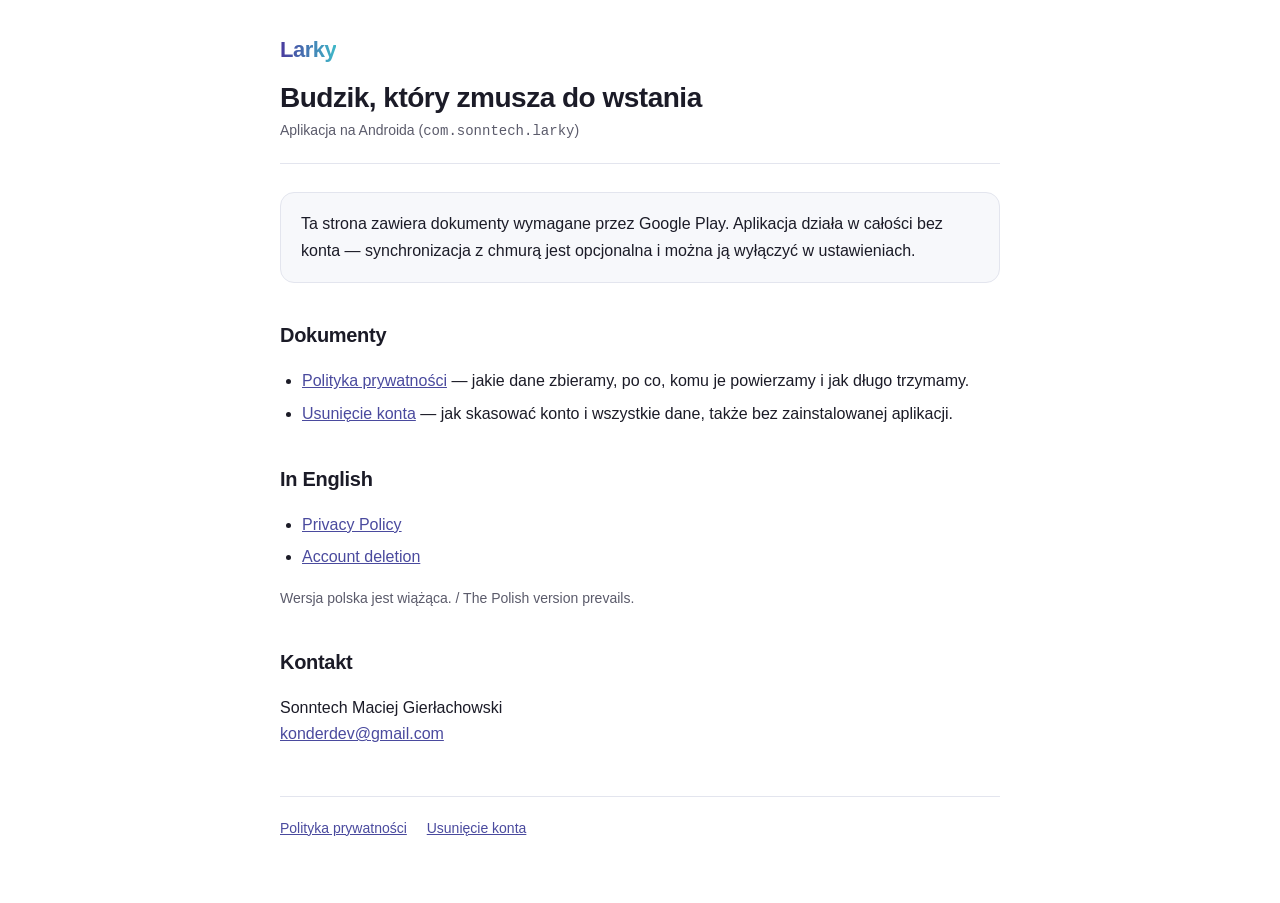
==== docs/www/index.html @ 08c04294 "Add files via upload" ====
<!doctype html>
<html lang="pl">
  <head>
    <meta charset="utf-8" />
    <meta name="viewport" content="width=device-width, initial-scale=1" />
    <title>Larky — dokumenty</title>
    <meta
      name="description"
      content="Larky — budzik, który zmusza do wstania. Polityka prywatności i usunięcie konta."
    />
    <link rel="stylesheet" href="style.css" />
  </head>
  <body>
    <main>
      <header>
        <span class="brand">Larky</span>
        <h1>Budzik, który zmusza do wstania</h1>
        <p class="meta">
          Aplikacja na Androida (<code>com.sonntech.larky</code>)
        </p>
      </header>

      <div class="lead">
        <p>
          Ta strona zawiera dokumenty wymagane przez Google Play. Aplikacja
          działa w całości bez konta — synchronizacja z chmurą jest
          opcjonalna i można ją wyłączyć w ustawieniach.
        </p>
      </div>

      <h2>Dokumenty</h2>
      <ul>
        <li>
          <a href="polityka-prywatnosci.html">Polityka prywatności</a> — jakie
          dane zbieramy, po co, komu je powierzamy i jak długo trzymamy.
        </li>
        <li>
          <a href="usuwanie-konta.html">Usunięcie konta</a> — jak skasować
          konto i wszystkie dane, także bez zainstalowanej aplikacji.
        </li>
      </ul>

      <h2>In English</h2>
      <ul>
        <li><a href="privacy-policy.html">Privacy Policy</a></li>
        <li><a href="account-deletion.html">Account deletion</a></li>
      </ul>
      <p class="meta">
        Wersja polska jest wiążąca. / The Polish version prevails.
      </p>

      <h2>Kontakt</h2>
      <p>
        Sonntech Maciej Gierłachowski<br />
        <a href="mailto:konderdev@gmail.com">konderdev@gmail.com</a>
      </p>

      <footer>
        <a href="polityka-prywatnosci.html">Polityka prywatności</a>
        <a href="usuwanie-konta.html">Usunięcie konta</a>
      </footer>
    </main>
  </body>
</html>
---- docs/www/style.css ----
/* Wspólny styl stron prawnych Larky. Jeden plik, zero zależności —
   wrzucasz katalog na dowolny hosting statyczny i działa. */

:root {
  --bg: #ffffff;
  --card: #f7f8fb;
  --text: #1b1b27;
  --muted: #5b5b6b;
  --line: #e3e5ee;
  --accent: #4a4a9e;
  --accent-soft: #ececf8;
}

@media (prefers-color-scheme: dark) {
  :root {
    --bg: #1b1b27;
    --card: #23233180;
    --text: #f2f2f7;
    --muted: #a5a5b8;
    --line: #33334a;
    --accent: #8ad6dd;
    --accent-soft: #23233a;
  }
}

* {
  box-sizing: border-box;
}

body {
  margin: 0;
  padding: 32px 20px 64px;
  background: var(--bg);
  color: var(--text);
  font: 16px/1.65 -apple-system, BlinkMacSystemFont, "Segoe UI", Roboto,
    "Helvetica Neue", Arial, sans-serif;
  -webkit-text-size-adjust: 100%;
}

main {
  max-width: 720px;
  margin: 0 auto;
}

header {
  border-bottom: 1px solid var(--line);
  padding-bottom: 20px;
  margin-bottom: 28px;
}

.brand {
  display: inline-block;
  font-weight: 800;
  letter-spacing: -0.5px;
  font-size: 22px;
  background: linear-gradient(90deg, #4a3a9e, #3fb8c8);
  -webkit-background-clip: text;
  background-clip: text;
  color: transparent;
  text-decoration: none;
}

h1 {
  font-size: 28px;
  line-height: 1.25;
  margin: 12px 0 4px;
  letter-spacing: -0.5px;
}

h2 {
  font-size: 20px;
  margin: 36px 0 10px;
  letter-spacing: -0.3px;
}

h3 {
  font-size: 16px;
  margin: 24px 0 6px;
  color: var(--muted);
  text-transform: uppercase;
  letter-spacing: 0.6px;
}

.meta {
  color: var(--muted);
  font-size: 14px;
  margin: 0;
}

.meta strong {
  color: var(--text);
}

.lead {
  background: var(--card);
  border: 1px solid var(--line);
  border-radius: 14px;
  padding: 18px 20px;
  margin: 24px 0;
}

.lead p:first-child {
  margin-top: 0;
}
.lead p:last-child {
  margin-bottom: 0;
}

.fill {
  background: var(--accent-soft);
  border-radius: 6px;
  padding: 1px 7px;
  font-weight: 700;
  font-size: 0.92em;
  color: var(--accent);
}

ul {
  padding-left: 22px;
}

li {
  margin: 6px 0;
}

a {
  color: var(--accent);
}

hr {
  border: none;
  border-top: 1px solid var(--line);
  margin: 40px 0;
}

footer {
  margin-top: 48px;
  padding-top: 20px;
  border-top: 1px solid var(--line);
  color: var(--muted);
  font-size: 14px;
}

footer a {
  margin-right: 16px;
}

/* Przelacznik jezyka nad tytulem */
.lang {
  margin: 10px 0 0;
  font-size: 14px;
}
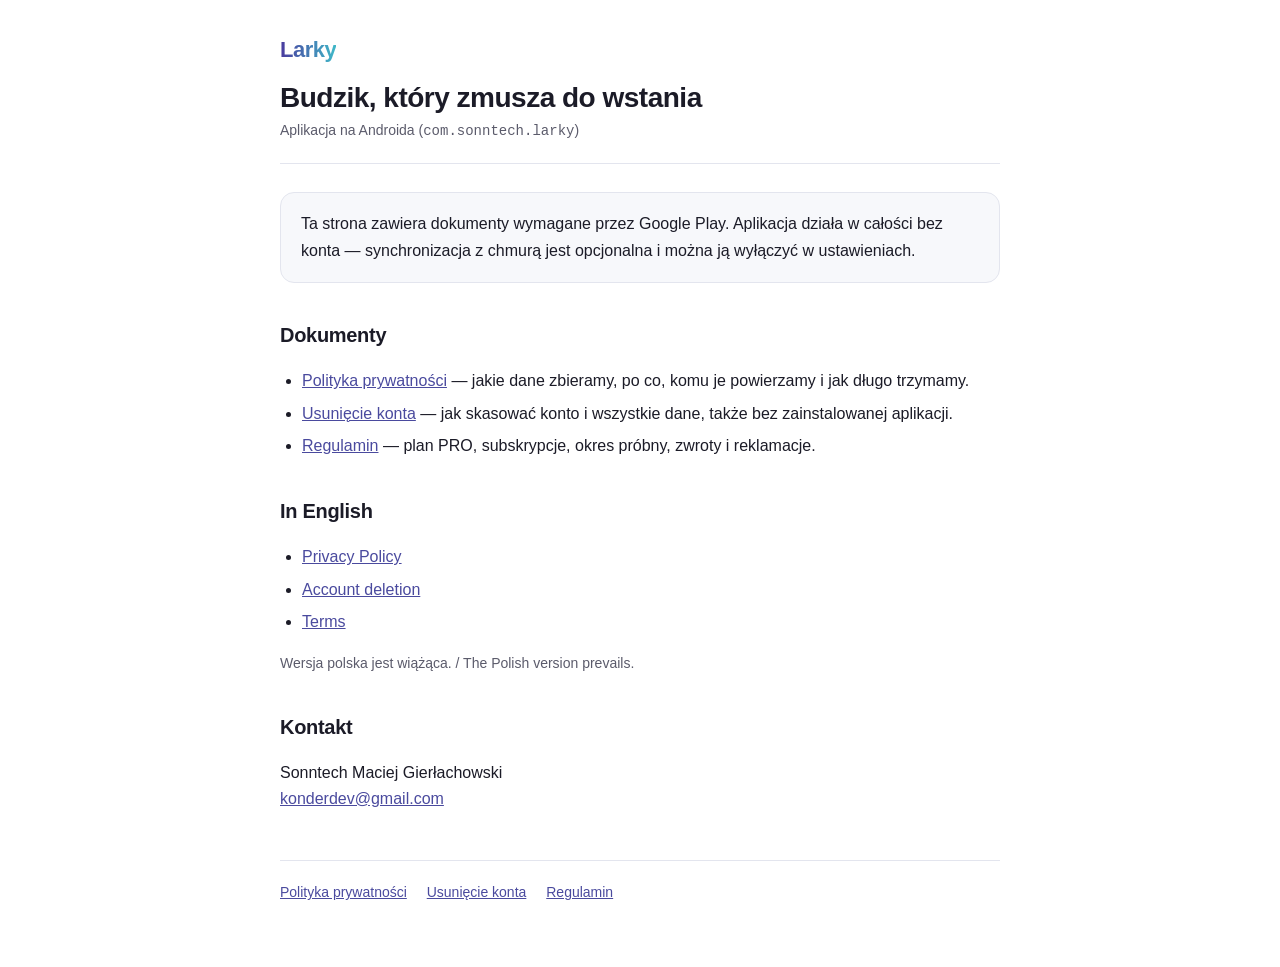
==== commit 0a0d9beb: "Add files via upload" ====
--- a/docs/www/index.html
+++ b/docs/www/index.html
@@ -38,12 +38,17 @@
           <a href="usuwanie-konta.html">Usunięcie konta</a> — jak skasować
           konto i wszystkie dane, także bez zainstalowanej aplikacji.
         </li>
+        <li>
+          <a href="regulamin.html">Regulamin</a> — plan PRO, subskrypcje,
+          okres próbny, zwroty i reklamacje.
+        </li>
       </ul>
 
       <h2>In English</h2>
       <ul>
         <li><a href="privacy-policy.html">Privacy Policy</a></li>
         <li><a href="account-deletion.html">Account deletion</a></li>
+        <li><a href="terms.html">Terms</a></li>
       </ul>
       <p class="meta">
         Wersja polska jest wiążąca. / The Polish version prevails.
@@ -58,6 +63,7 @@
       <footer>
         <a href="polityka-prywatnosci.html">Polityka prywatności</a>
         <a href="usuwanie-konta.html">Usunięcie konta</a>
+        <a href="regulamin.html">Regulamin</a>
       </footer>
     </main>
   </body>
